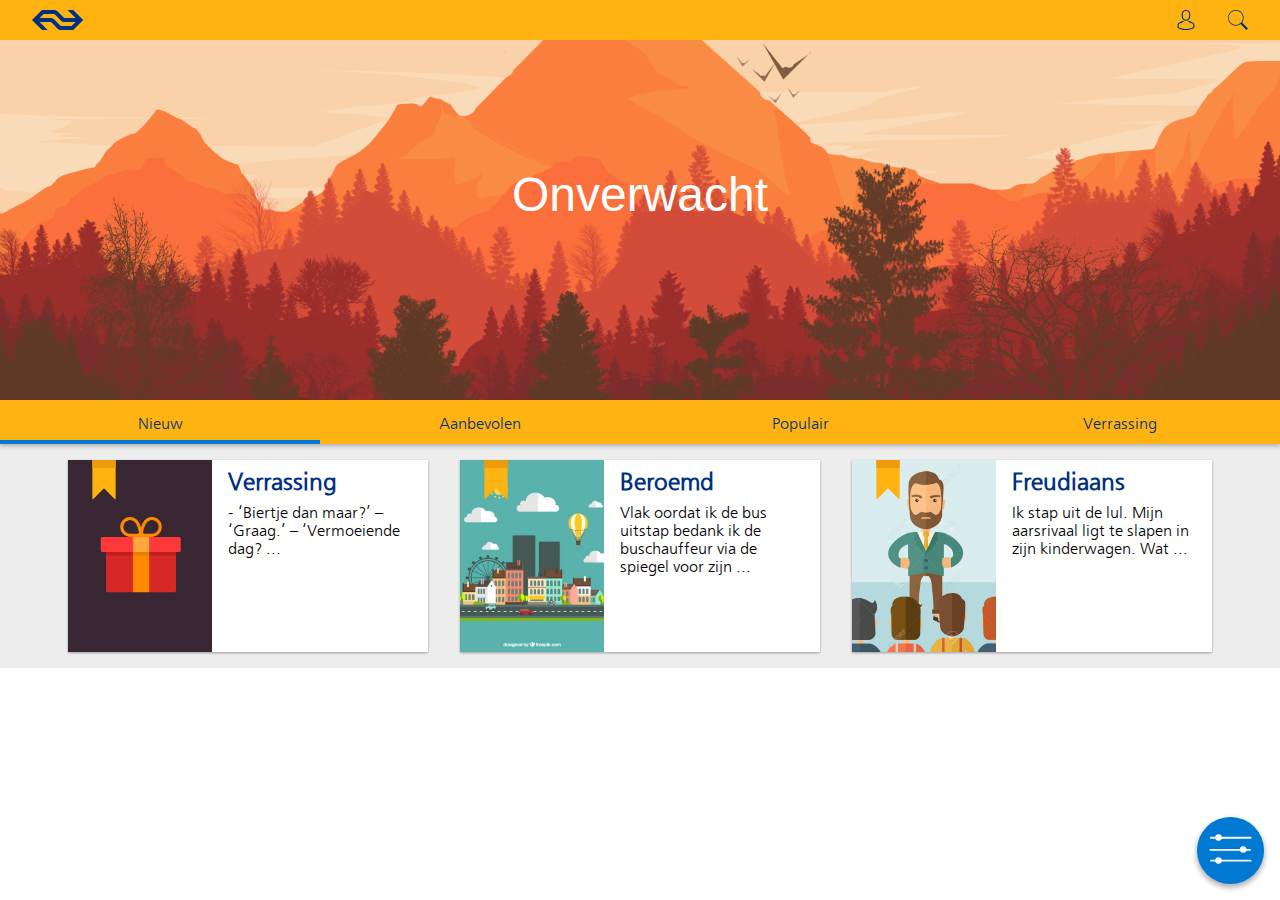
==== index.html @ 195022e0 "animatie doet het" ====
<!DOCTYPE html>
<html lang="nl">

<head>
    <meta charset="UTF-8">
    <meta name="viewport" content="width=device-width, initial-scale=1.0">
    <link rel="stylesheet" href="stylesheet/stylesheet.css">
    <title>Home Page</title>
</head>


<body>
    <header>

        <!--bovenste navigatie-->
        <ul>
            <li>
                <a href="#"><img src="icon/nslogo.svg" alt="Home"></a>
            </li>
            <li>
                <a href="registreren.html"><img src="icon/person.svg" alt="Aanmelden"></a>
            </li>
            <li>
                <a href="#"><img src="icon/search.svg" alt="Zoeken"></a>
            </li>
        </ul>

        <!--uitgelicht-->
        <section>
            <article>
                <h1>Onverwacht</h1>
                <a href="#"><img src="image/foto4.png" alt="oude stel"></a>
            </article>
        </section>

        <!--hoofd navigatie-->
        <nav>
            <ul>
                <li><a href="#">Nieuw</a></li>
                <li><a href="#">Aanbevolen</a></li>
                <li><a href="#">Populair</a></li>
                <li><a href="#">Verrassing</a></li>
            </ul>
        </nav>

    </header>


    <main class="overzicht">

        <article>
            <a href="#">
                <img src="icon/bookmark.svg" alt="bookmark">
                <img src="image/foto1.png" alt="">
                <h2>Verrassing</h2>
                <p>- ‘Biertje dan maar?’ – ‘Graag.’ – ‘Vermoeiende dag?</p>
            </a>
        </article>

        <article>
            <a href="#">
                <img src="icon/bookmark.svg" alt="bookmark">
                <img src="image/foto2.jpg" alt="">
                <h2>Beroemd</h2>
                <p>Vlak oordat ik de bus uitstap bedank ik de buschauffeur via de spiegel voor zijn</p>
            </a>
        </article>

        <article>
            <a href="#">
                <img src="icon/bookmark.svg" alt="bookmark">
                <img src="image/foto3.jpg" alt="">
                <h2>Freudiaans</h2>
                <p>Ik stap uit de lul. Mijn aarsrivaal ligt te slapen in zijn kinderwagen. Wat</p>
            </a>
        </article>

        <button type="button" name="filter"><img src="icon/filter.svg" alt="filter_icon"></button>

        <!--filter sectie-->
        <section class="filter">

        <h2>Filter</h2>

        <section class="genre">
          <label for="correspondentie">correspondentie</label>
          <input type="checkbox" id="correspondentie">
          <label for="fictie">fictie</label>
          <input type="checkbox" id="fictie">
          <label for="non-fictie">non-fictie</label>
          <input type="checkbox"  id="non-fictie">
          <label for="opinie">opinie</label>
          <input type="checkbox" id="opinie">
          <label for="kort">kort</label>
          <input type="checkbox" id="kort">
        </section>

        <section class="duur">
        <label for="duur">Duur</label>
        <input type="range" id="duur">
        </section>
        </fieldset>

        <section class="datum">
          <label for="datum">Datum</label>
          <input type="month" id="maand">
        </section>

        <button type="button" name="annuleren">Annuleren</button>
        <button type="button" name="toepassen">Toepassen</button>
        </section>
    </main>

</body>

<script src="script/script.js"></script>

</html>
---- stylesheet/stylesheet.css ----
@font-face {
    font-family: nssans;
    src: url("../font/nssans.woff"),
    url("../font/nssans.ttf");
}

@font-face{
    font-family: nssansbold;
    src: url("../font/nssansbold.ttf");
}

:root {
    --primary-color: #FFB310;
    --secondary-color: #003082;
    --accent-color: #0079d3;
    --background-color:rgba(10,10,10,0.08);
    --button-height: 3.5em;
}

* {
    box-sizing: border-box;
    margin: 0;
    padding: 0;
    font-family: nssans,Segoe UI,Myriad,Verdana,sans-serif;
    transition: all .5s;
}

main {
    display: flex;
    flex-wrap: wrap;
}

h1, h2, h3, h4{
    color:var(--secondary-color);
}

h1 {
    color: var(--secondary-color);
    font-size: 1.5em;
    font-family: nssans_bold,Segoe UI,Myriad,Verdana,sans-serif;
}

a {
    text-decoration: none;
    transition: all 0.3s cubic-bezier(.25, .8, .25, 1);
}

button {
    box-shadow: 0 3px 6px rgba(0, 0, 0, 0.16), 0 3px 6px rgba(0, 0, 0, 0.23);
    transition: all 0.3s cubic-bezier(.25, .8, .25, 1);
    background-color: var(--accent-color);
    color:white;
    height: var(--button-height);
    width: 11em;
    border: none;
    margin-top: 2rem;
}

button:hover{
    box-shadow: 0 14px 28px rgba(0, 0, 0, 0.25), 0 10px 10px rgba(0, 0, 0, 0.22);
}

button[name="annuleren"]{
    color:var(--accent-color);
    background-color:transparent;
    margin-right:1rem;
}

/*******************************************Header***************************/


/*navigatie*/

header ul {
    background-color: var(--primary-color);
    height: 2.5rem;
    display: flex;
    justify-content: flex-end;
    align-items: center;
    flex-wrap: wrap;
    list-style: none;
    padding: 0 2em;
}


/*de iconen heeft de 50% hoogte van de ul (logo,search en aanmelden)*/

header li {
    height: 50%;
}


/*zorgt dat de logo aan de linker kant van de nav komt*/

header > ul li:first-child {
    margin-right: auto;
}


/*margin tussen login en search*/

header > ul li:nth-child(2) {
    margin-right: 2em;
}

header section article{
    padding:0;
    margin:0;;
}

header section {
    position: relative;
}


/*overlay over de image. bron: http://stackoverflow.com/questions/23935758/gradient-over-img-tag-using-css*/

header section:after {
    content: '';
    position: absolute;
    left: 0;
    top: 0;
    width: 100%;
    height: 99.7%;
    background-color: rgba(255, 179, 16, 0.25);
}


/*h1 centreren op basis van de image*/

header h1 {
    position: absolute;
    text-align: center;
    width: 100%;
    top: 35%;
    color: white;
    z-index: 2;
    font-size: 3em;
    font-weight: 400;
}


/*de lijn tussen de main nav en uitlicht is verborgen*/

header section a {
    background-color:var(--primary-color);
}

header nav ul li:first-child{
    border-bottom:var(--accent-color) solid 0.3rem;

}


/*uitgelicht afbeelding*/

header img {
    width: 100%;
    height: 40vh;
    object-fit: cover;
    margin: 0;
    padding: 0;
}


/*zorgt dat de plaatje in de container past*/

header ul img {
    height: 100%;
    width: initial;
}


/*main navigatie*/

nav ul {
    padding: 0;
    box-shadow:0 2px 4px rgba(0, 0, 0, 0.26);
}


/*li neemt vult alle ruimte van ul*/

nav ul li {
    height: 100%;
    line-height: 2.5em;
    text-align: center;
    width: 25%;
    /*elk menu krijgt 25% van de breedte*/
}


/*zorgt dat link de hele li vult*/

nav ul li a {
    display: block;
    width: 100%;
    height: 100%;
    background-color: var(--primary-color);
    color: var(--secondary-color);
}

nav ul li a:hover{
    box-shadow: 0 14px 28px rgba(0, 0, 0, 0.25), 0 10px 10px rgba(0, 0, 0, 0.22);
}


/****************************main overzicht*********************************/

.overzicht {
    justify-content: center;
    background-color:rgba(0, 0, 0, 0.07);
}


/*formaat van de section in overzicht*/

.overzicht article {
    width: 22em;
    height: 16em;
    margin: 1rem;
    background-color:white;
    box-shadow: 0 1px 3px rgba(0, 0, 0, 0.12), 0 1px 2px rgba(0, 0, 0, 0.24);
}

/*zorgt dat de link de hele ruimte van de sectin in beslag neemt*/

.overzicht a {
    display: block;
    position:relative;
    width: 100%;
    height: 100%;
    padding-bottom: 1.5em;
    overflow: hidden;
}


/*plaatje in de link neemt maar een gedeelte van de ruimte in beslag*/

.overzicht article a img {
    width: 100%;
    height: 60%;
    object-fit: cover;
}

.overzicht article a img[src$="bookmark.svg"]{
    position:absolute;
    left:1em;
    top:0;
    width:2.5em;
    height:auto;
    margin:0;
    z-index:1;
}

.overzicht article h2 {
    margin: 0.5rem 1rem;
    color: var(--secondary-color);
}

.overzicht article p {
    margin: 0 1rem;
    color: black;
}


/*voegt ... toe aan de html (achter de p)*/

.overzicht article p::after {
    content: " ..."
}


/*filter button*/

.overzicht >button {
    height: 5em;
    width: 5em;
    background-color: var(--accent-color);
    position: fixed;
    right: 1rem;
    bottom: 1rem;
    border-radius: 50%;
}

.overzicht button img {
    height: 80%;
    border-radius:50%;
}

/************************************Filter****************************************/
.filter{
    position:fixed;
    display:flex;
    flex-wrap:wrap;
    justify-content:space-between;
    max-width:28.25em;
    padding:2rem;
    background-color:white;
    z-index:3;
    top:120vh;
    box-shadow: 0 3px 6px rgba(0, 0, 0, 0.16), 0 3px 6px rgba(0, 0, 0, 0.23);
    transition: all 1s;
}

.filter h2{
    font-size:2em;
}

.filter label{
    font-size:1.3em;
    color:var(--secondary-color);
}

.genre{
    display:flex;
    flex-wrap:wrap;
    margin-top:2rem;
}

.genre input[type=checkbox]{
    display: none;
}

.genre input[type=checkbox]:checked + label{
    background-color:var(--primary-color);

}


.genre label{
    border:solid 1px var(--primary-color);
    width:auto;
    margin:0.1em;
    padding:0.4em 1.5em;
}

.duur, .datum{
    display:flex;
    width:100%;
    margin-top:2rem;
}

.duur input, .datum input{
    width:50%;
    margin-left:auto;
}




/*********************************** Registreren************************************/

.aanmelden{
    display:flex;
    justify-content:center;
    align-items:center;
    height:100%;
    width:100vw;
    min-height:100vh; /*wanneer de scherm groter is dan de form, zorgt dan dat de het aanmeld section de hele scherm vult*/
    padding: 5%;
    background-color: var(--background-color);
    color:var(--secondary-color);
}
.aanmelden form {
    color: var(--secondary-color);
    background-color:white;
    height:10%;
    padding:2rem;
    width:100%;
    max-width: 30em;
    box-shadow: 0 3px 6px rgba(0, 0, 0, 0.16), 0 3px 6px rgba(0, 0, 0, 0.23);
}

.aanmelden form input {
    display: block;
    width: 100%;
    height: 3.5em;
    border: none;
    margin: 0.7em 0 2.2em 0;
    padding-left: 1em;
    border:solid 1px var(--background-color);
}

.aanmelden form input:focus {
    outline: none;
    
}

.aanmelden form button {
    background-color: var(--accent-color);
    height: var(--button-height);
    width: 11em;
    border: none;
    color: white;
    margin-top: 1em;
}

.aanmelden fieldset {
    border: none;
}

.aanmelden legend {
    font-family:nssansbold;
    font-size:1.7em;
    margin-bottom: 1.7rem;
}

.aanmelden form button[name="annuleren"]{
    color:var(--accent-color);
    background-color:transparent;
    margin-right:1rem;
}

/*instructie sectie van aamelden*/
.instructie{
    width:30em; /*zelfde als form van registreren*/
    height:37.438em; /*599px zelfde hoogte als aanmeld form*/
    display:none;
    }

    .instructie img{
    height:100%;
    width:100%;
    object-fit:cover;
    }


/*********************************************Detail pagina*****************************/

span+p::first-letter {
    color: var(--secondary-color);
    font-size: 4em;
    float: left;
    margin: 0.25em 0.1em 0.12em 0;
}

/*article {
    padding: 2em;
    max-width: 43em;
}
*/

.storie_main_container {
    display: flex;
    justify-content: center;
}

.storie {
    display: flex;
    flex-wrap: wrap;
}


/**********************************************Media queries*******************************/

@media (max-width:19.999em) {
    /*uitgelicht sectie word verwijderd*/
    header section {
        display: none;
    }
    /*zorgt dat de hoofd nav onder elkaar komt*/
    nav ul li {
        width: 100%;
    }
    /*zorg dat de menu en overzicht niet overllappen*/
    .overzicht {
        margin-top: 7.5rem;
        font-size:80%;
    }
}


/*Als de tekst van de detail pagina niet meer leesbaar word*/

@media (min-width:33.250em) {
    .body_bigger_than_mobile {
        background-color: #e8e8e8;
    }

    /*pas als ik aan de detail tekst ga werken
    article {
        background-color: white;
        padding: 4.5em;
    }

    */

    /*uitgelicht sectie (header van de homepage)*/
    .uitgelicht span {
        margin-bottom: 1.5rem;
    }

    .uitgelicht p {
        font-size: 1.4em;
        padding: 1.5rem;
        max-width: 25em;
    }

    /*artikelen worden breder zodat deze gebruiken kan maken van de
        extra ruimte*/
    .overzicht article{
        height:12em;
        width:32em;
        display:inline-block;
    }

    .overzicht article a{
        padding-bottom:0;
    }

    /*afbeelding komt aan de linker kant*/
    .overzicht article a img{;
        float:left;
        height:100%;
        width:9em;/*a4 verhouding*/
        margin-right:1em;
    }

}

@media (min-width:49em) {
    .body_bigger_than_mobile {
        background-color: #e8e8e8;
    }

    /*pas als ik aan de detal tekst ga werken
    article {
        background-color: white;
        padding: 4.5em;
    }

    */

 /*zorgt dat de artikelen klein worden zodat ze naast elkaar kunnnen*/
    .overzicht article{
        height:12em;
        width:22.5em;
        display:inline-block;
    }
    
    /*toon de instructie van registreren*/
    .instructie{
        display:block;
    }
}
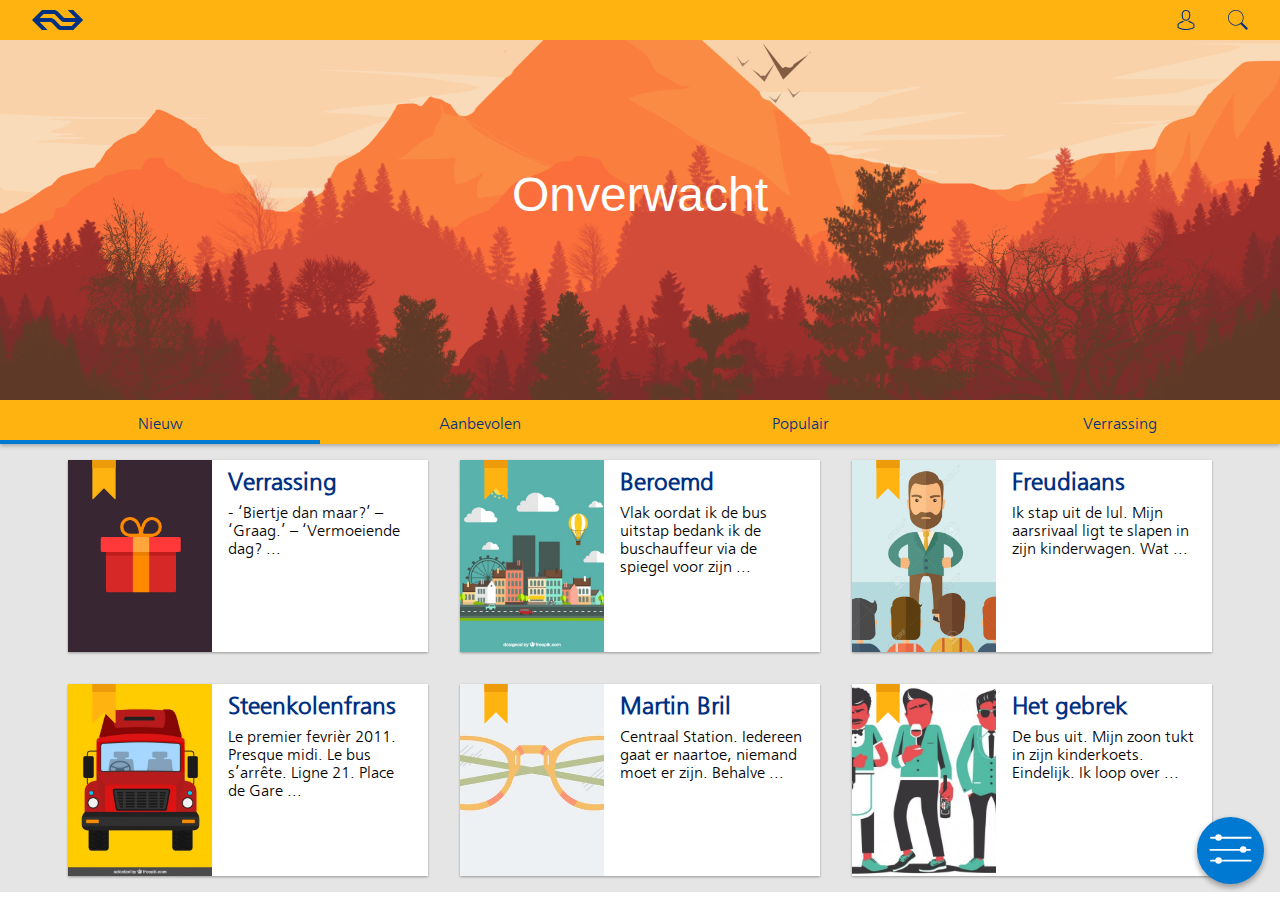
==== commit cba6932d: "'update'" ====
--- a/index.html
+++ b/index.html
@@ -74,6 +74,33 @@
                 <p>Ik stap uit de lul. Mijn aarsrivaal ligt te slapen in zijn kinderwagen. Wat</p>
             </a>
         </article>
+        
+        <article>
+            <a href="#">
+                <img src="icon/bookmark.svg" alt="bookmark">
+                <img src="image/foto4.jpg" alt="">
+                <h2>Steenkolenfrans</h2>
+                <p>Le premier fevrièr 2011. Presque midi. Le bus s’arrête. Ligne 21. Place de Gare</p>
+            </a>
+        </article>
+        
+        <article>
+            <a href="#">
+                <img src="icon/bookmark.svg" alt="bookmark">
+                <img src="image/foto5.jpg" alt="">
+                <h2>Martin Bril</h2>
+                <p>Centraal Station. Iedereen gaat er naartoe, niemand moet er zijn. Behalve</p>
+            </a>
+        </article>
+        
+        <article>
+            <a href="#">
+                <img src="icon/bookmark.svg" alt="bookmark">
+                <img src="image/foto6.jpg" alt="">
+                <h2>Het gebrek</h2>
+                <p>De bus uit. Mijn zoon tukt in zijn kinderkoets. Eindelijk. Ik loop over</p>
+            </a>
+        </article>
 
         <button type="button" name="filter"><img src="icon/filter.svg" alt="filter_icon"></button>
 
@@ -99,7 +126,6 @@
         <label for="duur">Duur</label>
         <input type="range" id="duur">
         </section>
-        </fieldset>
 
         <section class="datum">
           <label for="datum">Datum</label>
@@ -109,6 +135,7 @@
         <button type="button" name="annuleren">Annuleren</button>
         <button type="button" name="toepassen">Toepassen</button>
         </section>
+        
     </main>
 
 </body>
--- a/stylesheet/stylesheet.css
+++ b/stylesheet/stylesheet.css
@@ -209,7 +209,7 @@
 
 .overzicht {
     justify-content: center;
-    background-color:rgba(0, 0, 0, 0.07);
+    background-color: rgba(0, 0, 0, 0.1);
 }
 
 
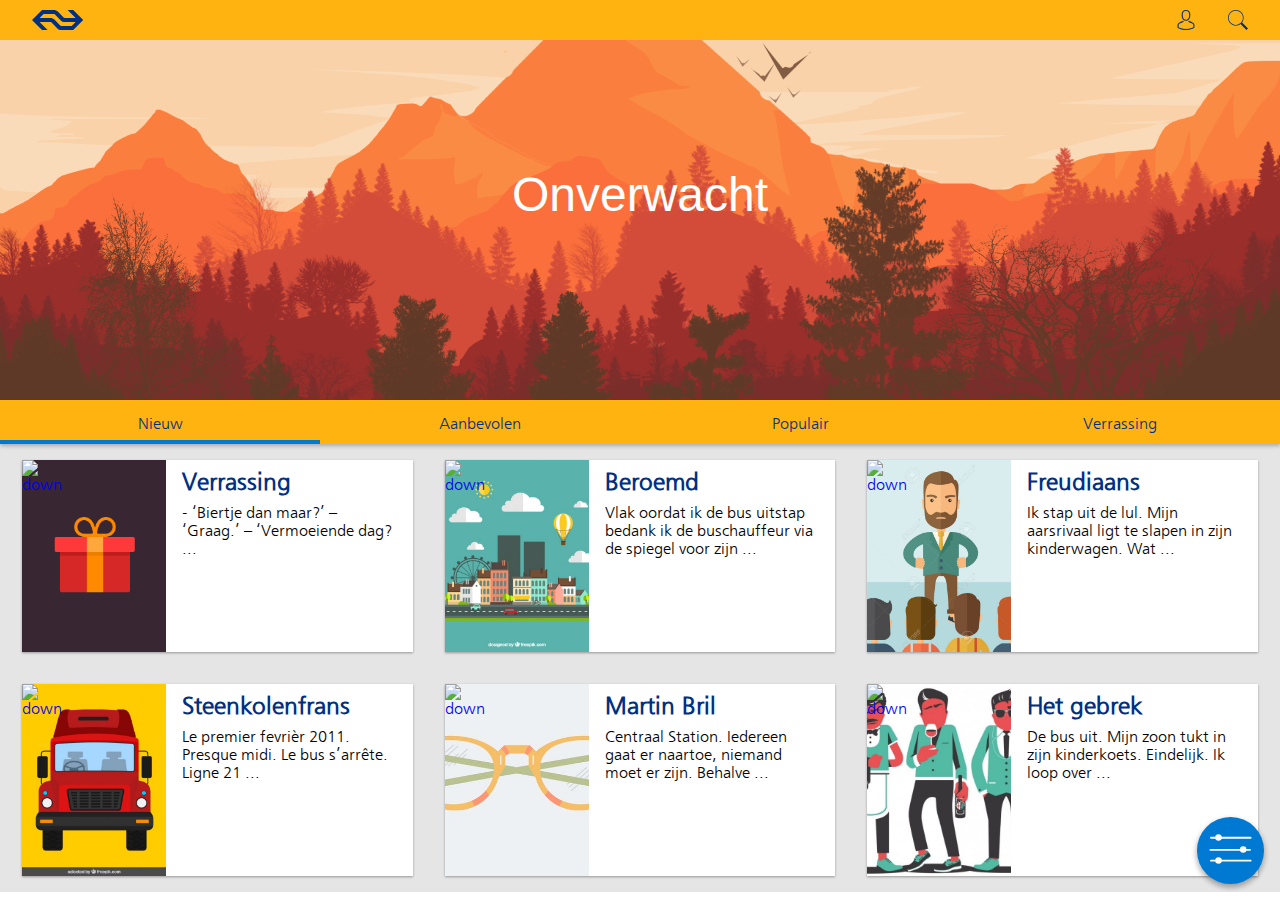
==== commit 6f28c94d: "verkeerde bestand" ====
--- a/index.html
+++ b/index.html
@@ -50,7 +50,7 @@
 
         <article>
             <a href="#">
-                <img src="icon/bookmark.svg" alt="bookmark">
+                <img class="download" src="icon/download.svgz" alt="download">
                 <img src="image/foto1.png" alt="">
                 <h2>Verrassing</h2>
                 <p>- ‘Biertje dan maar?’ – ‘Graag.’ – ‘Vermoeiende dag?</p>
@@ -59,7 +59,7 @@
 
         <article>
             <a href="#">
-                <img src="icon/bookmark.svg" alt="bookmark">
+                <img class="download" src="icon/download.svgz" alt="download">
                 <img src="image/foto2.jpg" alt="">
                 <h2>Beroemd</h2>
                 <p>Vlak oordat ik de bus uitstap bedank ik de buschauffeur via de spiegel voor zijn</p>
@@ -68,41 +68,41 @@
 
         <article>
             <a href="#">
-                <img src="icon/bookmark.svg" alt="bookmark">
+                <img class="download" src="icon/download.svgz" alt="download">
                 <img src="image/foto3.jpg" alt="">
                 <h2>Freudiaans</h2>
                 <p>Ik stap uit de lul. Mijn aarsrivaal ligt te slapen in zijn kinderwagen. Wat</p>
             </a>
         </article>
-        
+
         <article>
             <a href="#">
-                <img src="icon/bookmark.svg" alt="bookmark">
+                <img class="download"src="icon/download.svgz" alt="download">
                 <img src="image/foto4.jpg" alt="">
                 <h2>Steenkolenfrans</h2>
-                <p>Le premier fevrièr 2011. Presque midi. Le bus s’arrête. Ligne 21. Place de Gare</p>
+                <p>Le premier fevrièr 2011. Presque midi. Le bus s’arrête. Ligne 21</p>
             </a>
         </article>
-        
+
         <article>
             <a href="#">
-                <img src="icon/bookmark.svg" alt="bookmark">
+                <img class="download" src="icon/download.svgz" alt="download">
                 <img src="image/foto5.jpg" alt="">
                 <h2>Martin Bril</h2>
                 <p>Centraal Station. Iedereen gaat er naartoe, niemand moet er zijn. Behalve</p>
             </a>
         </article>
-        
+
         <article>
             <a href="#">
-                <img src="icon/bookmark.svg" alt="bookmark">
+                <img class="download" src="icon/download.svgz" alt="download">
                 <img src="image/foto6.jpg" alt="">
                 <h2>Het gebrek</h2>
                 <p>De bus uit. Mijn zoon tukt in zijn kinderkoets. Eindelijk. Ik loop over</p>
             </a>
         </article>
 
-        <button type="button" name="filter"><img src="icon/filter.svg" alt="filter_icon"></button>
+        <button type="button" name="filter"><img src="icon/filter.svg" alt="filter"></button>
 
         <!--filter sectie-->
         <section class="filter">
@@ -110,16 +110,17 @@
         <h2>Filter</h2>
 
         <section class="genre">
+         <input type="checkbox" id="correspondentie">
           <label for="correspondentie">correspondentie</label>
-          <input type="checkbox" id="correspondentie">
+          <input type="checkbox" id="fictie">
           <label for="fictie">fictie</label>
-          <input type="checkbox" id="fictie">
+          <input type="checkbox"  id="non-fictie">
           <label for="non-fictie">non-fictie</label>
-          <input type="checkbox"  id="non-fictie">
+          <input type="checkbox" id="opinie">
           <label for="opinie">opinie</label>
-          <input type="checkbox" id="opinie">
+             <input type="checkbox" id="kort">
           <label for="kort">kort</label>
-          <input type="checkbox" id="kort">
+
         </section>
 
         <section class="duur">
@@ -135,7 +136,7 @@
         <button type="button" name="annuleren">Annuleren</button>
         <button type="button" name="toepassen">Toepassen</button>
         </section>
-        
+
     </main>
 
 </body>
--- a/stylesheet/stylesheet.css
+++ b/stylesheet/stylesheet.css
@@ -243,9 +243,9 @@
     object-fit: cover;
 }
 
-.overzicht article a img[src$="bookmark.svg"]{
+
+.overzicht .download{
     position:absolute;
-    left:1em;
     top:0;
     width:2.5em;
     height:auto;
@@ -281,6 +281,7 @@
     right: 1rem;
     bottom: 1rem;
     border-radius: 50%;
+    outline: none;
 }
 
 .overzicht button img {
@@ -297,7 +298,7 @@
     max-width:28.25em;
     padding:2rem;
     background-color:white;
-    z-index:3;
+    z-index:4;
     top:120vh;
     box-shadow: 0 3px 6px rgba(0, 0, 0, 0.16), 0 3px 6px rgba(0, 0, 0, 0.23);
     transition: all 1s;
@@ -378,13 +379,13 @@
     height: 3.5em;
     border: none;
     margin: 0.7em 0 2.2em 0;
-    padding-left: 1em;
-    border:solid 1px var(--background-color);
+    border-bottom:solid 1px var(--background-color);
 }
 
 .aanmelden form input:focus {
     outline: none;
-    
+    border-bottom:solid 0.2rem var(--primary-color);
+    transition:none;
 }
 
 .aanmelden form button {
@@ -466,14 +467,15 @@
     /*zorg dat de menu en overzicht niet overllappen*/
     .overzicht {
         margin-top: 7.5rem;
-        font-size:80%;
+        font-size:120%;
+        margin-bottom:0.5rem;
     }
 }
 
 
 /*Als de tekst van de detail pagina niet meer leesbaar word*/
 
-@media (min-width:33.250em) {
+@media (min-width:34.650em) {
     .body_bigger_than_mobile {
         background-color: #e8e8e8;
     }
@@ -501,7 +503,7 @@
         extra ruimte*/
     .overzicht article{
         height:12em;
-        width:32em;
+        width:50%;
         display:inline-block;
     }
 
@@ -519,7 +521,7 @@
 
 }
 
-@media (min-width:49em) {
+@media (min-width:53em) {
     .body_bigger_than_mobile {
         background-color: #e8e8e8;
     }
@@ -535,7 +537,7 @@
  /*zorgt dat de artikelen klein worden zodat ze naast elkaar kunnnen*/
     .overzicht article{
         height:12em;
-        width:22.5em;
+        width:30.5%;
         display:inline-block;
     }
     
@@ -545,3 +547,24 @@
     }
 }
 
+.section_test{
+    background-color:black;
+    height:100px;
+    width:100px;
+    display:none;
+}
+
+.div_background{
+    background-color:gray;
+    height:100vh;
+    width:100vw;
+    display:flex;
+    justify-content:center;
+    align-items:center;
+}
+
+.div_form{
+    height:400px;
+    width:400px;
+    background-color:white;
+}
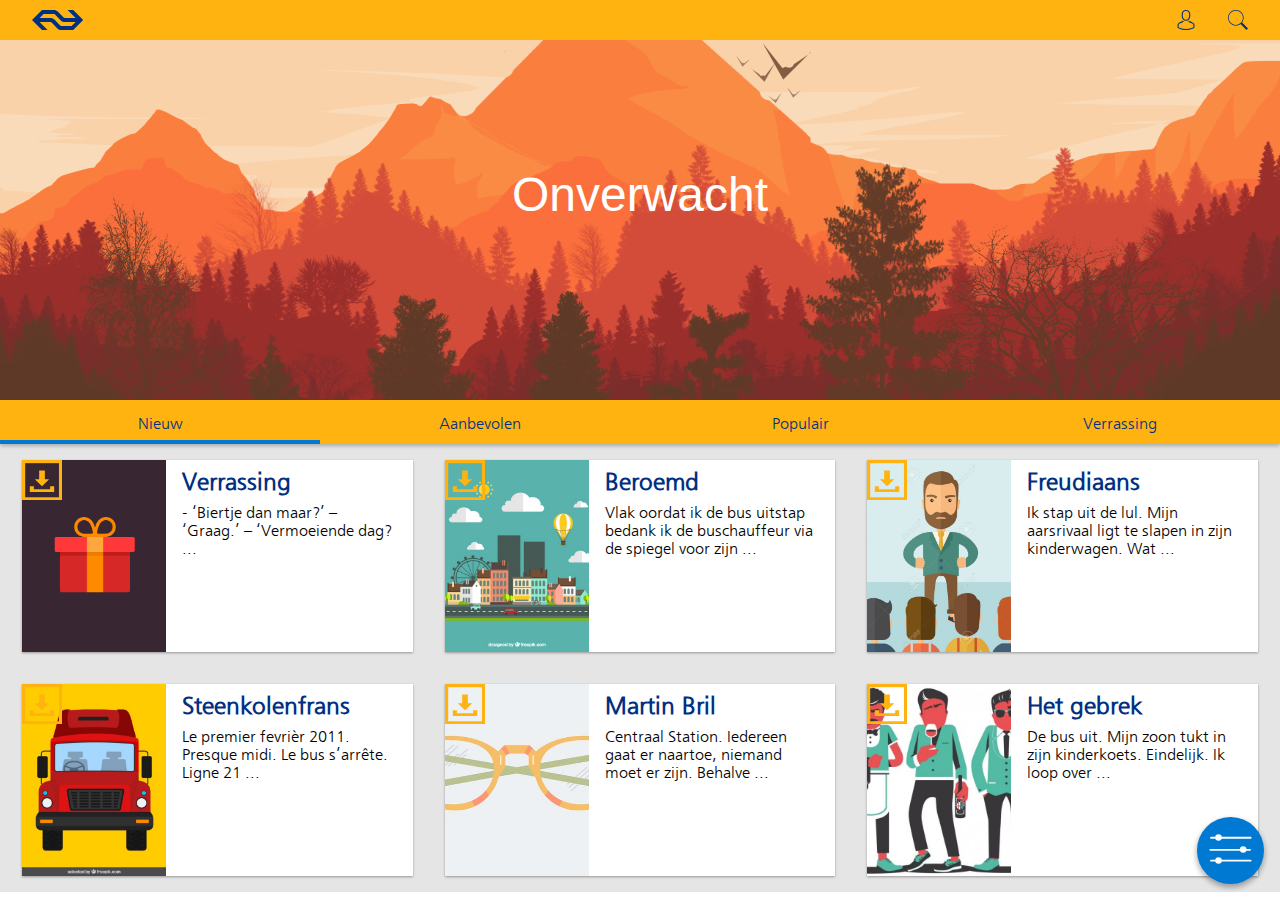
==== commit cbb023ca: "m" ====
--- a/index.html
+++ b/index.html
@@ -50,7 +50,7 @@
 
         <article>
             <a href="#">
-                <img class="download" src="icon/download.svgz" alt="download">
+                <img class="download" src="icon/download.svg" alt="download">
                 <img src="image/foto1.png" alt="">
                 <h2>Verrassing</h2>
                 <p>- ‘Biertje dan maar?’ – ‘Graag.’ – ‘Vermoeiende dag?</p>
@@ -59,7 +59,7 @@
 
         <article>
             <a href="#">
-                <img class="download" src="icon/download.svgz" alt="download">
+                <img class="download" src="icon/download.svg" alt="download">
                 <img src="image/foto2.jpg" alt="">
                 <h2>Beroemd</h2>
                 <p>Vlak oordat ik de bus uitstap bedank ik de buschauffeur via de spiegel voor zijn</p>
@@ -68,7 +68,7 @@
 
         <article>
             <a href="#">
-                <img class="download" src="icon/download.svgz" alt="download">
+                <img class="download" src="icon/download.svg" alt="download">
                 <img src="image/foto3.jpg" alt="">
                 <h2>Freudiaans</h2>
                 <p>Ik stap uit de lul. Mijn aarsrivaal ligt te slapen in zijn kinderwagen. Wat</p>
@@ -77,7 +77,7 @@
 
         <article>
             <a href="#">
-                <img class="download"src="icon/download.svgz" alt="download">
+                <img class="download"src="icon/download.svg" alt="download">
                 <img src="image/foto4.jpg" alt="">
                 <h2>Steenkolenfrans</h2>
                 <p>Le premier fevrièr 2011. Presque midi. Le bus s’arrête. Ligne 21</p>
@@ -86,7 +86,7 @@
 
         <article>
             <a href="#">
-                <img class="download" src="icon/download.svgz" alt="download">
+                <img class="download" src="icon/download.svg" alt="download">
                 <img src="image/foto5.jpg" alt="">
                 <h2>Martin Bril</h2>
                 <p>Centraal Station. Iedereen gaat er naartoe, niemand moet er zijn. Behalve</p>
@@ -95,7 +95,7 @@
 
         <article>
             <a href="#">
-                <img class="download" src="icon/download.svgz" alt="download">
+                <img class="download" src="icon/download.svg" alt="download">
                 <img src="image/foto6.jpg" alt="">
                 <h2>Het gebrek</h2>
                 <p>De bus uit. Mijn zoon tukt in zijn kinderkoets. Eindelijk. Ik loop over</p>
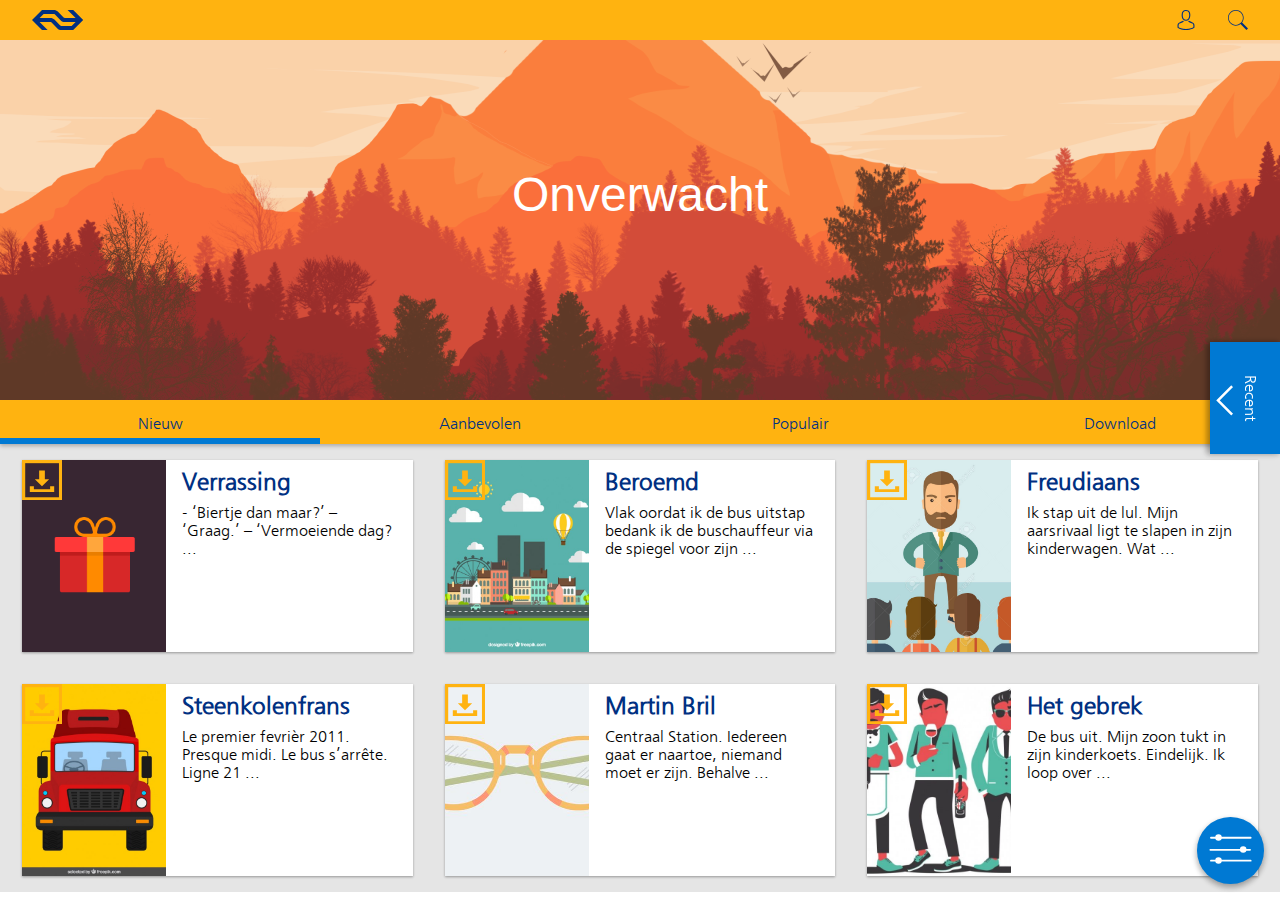
==== commit 1f082def: "recent section toegevoegd" ====
--- a/index.html
+++ b/index.html
@@ -36,10 +36,10 @@
         <!--hoofd navigatie-->
         <nav>
             <ul>
-                <li><a href="#">Nieuw</a></li>
-                <li><a href="#">Aanbevolen</a></li>
-                <li><a href="#">Populair</a></li>
-                <li><a href="#">Verrassing</a></li>
+                <li class="navLocation"><a href="index.html">Nieuw</a></li>
+                <li><a href="aanbevolen.html">Aanbevolen</a></li>
+                <li><a href="populair.html">Populair</a></li>
+                <li><a href="download.html">Download</a></li>
             </ul>
         </nav>
 
@@ -51,7 +51,7 @@
         <article>
             <a href="#">
                 <img class="download" src="icon/download.svg" alt="download">
-                <img src="image/foto1.png" alt="">
+                <img src="image/foto1.png" alt="Verassing">
                 <h2>Verrassing</h2>
                 <p>- ‘Biertje dan maar?’ – ‘Graag.’ – ‘Vermoeiende dag?</p>
             </a>
@@ -60,7 +60,7 @@
         <article>
             <a href="#">
                 <img class="download" src="icon/download.svg" alt="download">
-                <img src="image/foto2.jpg" alt="">
+                <img src="image/foto2.jpg" alt="Beroemd">
                 <h2>Beroemd</h2>
                 <p>Vlak oordat ik de bus uitstap bedank ik de buschauffeur via de spiegel voor zijn</p>
             </a>
@@ -69,7 +69,7 @@
         <article>
             <a href="#">
                 <img class="download" src="icon/download.svg" alt="download">
-                <img src="image/foto3.jpg" alt="">
+                <img src="image/foto3.jpg" alt="Fruediaans">
                 <h2>Freudiaans</h2>
                 <p>Ik stap uit de lul. Mijn aarsrivaal ligt te slapen in zijn kinderwagen. Wat</p>
             </a>
@@ -77,8 +77,8 @@
 
         <article>
             <a href="#">
-                <img class="download"src="icon/download.svg" alt="download">
-                <img src="image/foto4.jpg" alt="">
+                <img class="download" src="icon/download.svg" alt="download">
+                <img src="image/foto4.jpg" alt="Steenkolenfrans">
                 <h2>Steenkolenfrans</h2>
                 <p>Le premier fevrièr 2011. Presque midi. Le bus s’arrête. Ligne 21</p>
             </a>
@@ -87,7 +87,7 @@
         <article>
             <a href="#">
                 <img class="download" src="icon/download.svg" alt="download">
-                <img src="image/foto5.jpg" alt="">
+                <img src="image/foto5.jpg" alt="Marin Bril">
                 <h2>Martin Bril</h2>
                 <p>Centraal Station. Iedereen gaat er naartoe, niemand moet er zijn. Behalve</p>
             </a>
@@ -96,45 +96,71 @@
         <article>
             <a href="#">
                 <img class="download" src="icon/download.svg" alt="download">
-                <img src="image/foto6.jpg" alt="">
+                <img src="image/foto6.jpg" alt="Het gebrek">
                 <h2>Het gebrek</h2>
                 <p>De bus uit. Mijn zoon tukt in zijn kinderkoets. Eindelijk. Ik loop over</p>
             </a>
         </article>
 
-        <button type="button" name="filter"><img src="icon/filter.svg" alt="filter"></button>
+        <button  id="filterButton" type="button" name="filter"><img src="icon/filter.svg" alt="filter"></button>
 
         <!--filter sectie-->
         <section class="filter">
 
-        <h2>Filter</h2>
+            <h2>Filter</h2>
 
-        <section class="genre">
-         <input type="checkbox" id="correspondentie">
-          <label for="correspondentie">correspondentie</label>
-          <input type="checkbox" id="fictie">
-          <label for="fictie">fictie</label>
-          <input type="checkbox"  id="non-fictie">
-          <label for="non-fictie">non-fictie</label>
-          <input type="checkbox" id="opinie">
-          <label for="opinie">opinie</label>
-             <input type="checkbox" id="kort">
-          <label for="kort">kort</label>
+            <section class="genre">
+                <input type="checkbox" id="correspondentie">
+                <label for="correspondentie">correspondentie</label>
+                <input type="checkbox" id="fictie">
+                <label for="fictie">fictie</label>
+                <input type="checkbox" id="non-fictie">
+                <label for="non-fictie">non-fictie</label>
+                <input type="checkbox" id="opinie">
+                <label for="opinie">opinie</label>
+                <input type="checkbox" id="kort">
+                <label for="kort">kort</label>
 
+            </section>
+
+            <section class="duur">
+                <label for="duur">Duur</label>
+                <input type="range" id="duur" min="0" max="60" step="10" value="60" oninput="duurValue.value = duur.value" >
+                <output name="duurValue" id="duurValue">60 min</output>
+            </section>
+
+            <section class="datum">
+                <label for="datum">Datum</label>
+                <input type="month" id="maand">
+            </section>
+
+            <button type="button" name="annuleren">Annuleren</button>
+            <button type="button" name="toepassen">Toepassen</button>
         </section>
-
-        <section class="duur">
-        <label for="duur">Duur</label>
-        <input type="range" id="duur">
-        </section>
-
-        <section class="datum">
-          <label for="datum">Datum</label>
-          <input type="month" id="maand">
-        </section>
-
-        <button type="button" name="annuleren">Annuleren</button>
-        <button type="button" name="toepassen">Toepassen</button>
+        
+        <!--recent overlay-->
+        <section class="recent">      
+            <p>
+                Uw heeft nog geen verhalen gelezen. Probeer één van deze verhalen hieronder.
+            </p>
+            
+            <a href="paranoia.html">
+                 <article>
+                <img src="image/a4-paranoia.jpg" alt="Paranoia">
+                <p>Paranoia</p>
+            </article>  
+            </a>
+            
+            <a href="#">
+                 <article>
+                <img src="image/a4-ongeluk.jpg" alt="Paranoia">
+                <p>Ongeluk</p>
+            </article>  
+            </a>                                                              
+                                    
+            <button type="button" name="recent">Recent
+            <img src="icon/recent.svg" alt="recent">
+            </button>          
         </section>
 
     </main>
--- a/stylesheet/stylesheet.css
+++ b/stylesheet/stylesheet.css
@@ -42,7 +42,7 @@
 
 a {
     text-decoration: none;
-    transition: all 0.3s cubic-bezier(.25, .8, .25, 1);
+    transition: all 0.3s cubic-bezier(0.26, 0.71, 0.16, 1.04);
 }
 
 button {
@@ -146,8 +146,8 @@
     background-color:var(--primary-color);
 }
 
-header nav ul li:first-child{
-    border-bottom:var(--accent-color) solid 0.3rem;
+.navLocation{
+    border-bottom:var(--accent-color) solid 0.4rem;
 
 }
 
@@ -186,6 +186,7 @@
     line-height: 2.5em;
     text-align: center;
     width: 25%;
+    position:relative;
     /*elk menu krijgt 25% van de breedte*/
 }
 
@@ -299,10 +300,16 @@
     padding:2rem;
     background-color:white;
     z-index:4;
-    top:120vh;
+    top:110vh;
     box-shadow: 0 3px 6px rgba(0, 0, 0, 0.16), 0 3px 6px rgba(0, 0, 0, 0.23);
     transition: all 1s;
 }
+
+.showFilter{
+    top:20vh;
+    background-color:red;
+}
+
 
 .filter h2{
     font-size:2em;
@@ -347,7 +354,76 @@
     margin-left:auto;
 }
 
-
+#duurValue{
+    position:absolute;
+    right:2em;
+    top:13em;
+}
+
+
+/************************************Recent*****************************************/
+.recent{
+    height:100%;
+    width:15em;
+    background-color:rgb(216, 213, 213);
+    position:fixed;
+    top:0;
+    left:100vw;
+    z-index:2;
+    right:0;
+    border:solid var(--accent-color);
+    border-right:none;
+    padding:1em;
+}
+
+.recent p{
+    font-size:1.2em;
+    color:var(--secondary-color);
+}
+
+.overzicht .recent a{
+    background-color:white;
+    height:13em;
+    width:11.8em;
+    margin-top:1em;
+}
+
+.overzicht .recent article{
+    margin:0;
+    background-color:white;
+    box-shadow:none;
+}
+
+.overzicht .recent article p{
+    margin:0;
+    margin-left:0.1em;
+    color: var(--secondary-color);
+}
+.recent article img{
+    height:90%;
+    width:100%;
+    object-fit:cover;
+}
+
+.recent button{
+    position:absolute;
+    top:-25vh;
+    transform:rotate(90deg);
+    font-size:1em;
+    width:7em;
+    height:4.5em;
+    left:-6.8em;
+    position:relative;
+    padding-bottom:0.5em;
+    outline:none;
+}
+
+.recent button img{
+    height:1.5em;
+    position:absolute;
+    bottom:0.3rem;;
+    left:30%;
+}
 
 
 /*********************************** Registreren************************************/
@@ -420,7 +496,7 @@
     display:none;
     }
 
-    .instructie img{
+.instructie img{
     height:100%;
     width:100%;
     object-fit:cover;
@@ -428,6 +504,15 @@
 
 
 /*********************************************Detail pagina*****************************/
+.verhalen{
+    display:flex;
+    justify-content:center;
+    background-color:#eaeaea;
+}
+
+.verhalen p{
+    margin-top:1em;
+}
 
 span+p::first-letter {
     color: var(--secondary-color);
@@ -436,11 +521,12 @@
     margin: 0.25em 0.1em 0.12em 0;
 }
 
-/*article {
+.verhalen article {
     padding: 2em;
-    max-width: 43em;
-}
-*/
+    max-width: 30em;
+    background-color:#fbfbfb;
+    font-size:1.2em;
+}
 
 .storie_main_container {
     display: flex;
@@ -470,6 +556,10 @@
         font-size:120%;
         margin-bottom:0.5rem;
     }
+
+    .recent button{
+        font-size:initial;
+    }
 }
 
 
@@ -503,8 +593,8 @@
         extra ruimte*/
     .overzicht article{
         height:12em;
-        width:50%;
         display:inline-block;
+        width:30em;
     }
 
     .overzicht article a{
@@ -538,6 +628,7 @@
     .overzicht article{
         height:12em;
         width:30.5%;
+        min-width:22em;
         display:inline-block;
     }
     
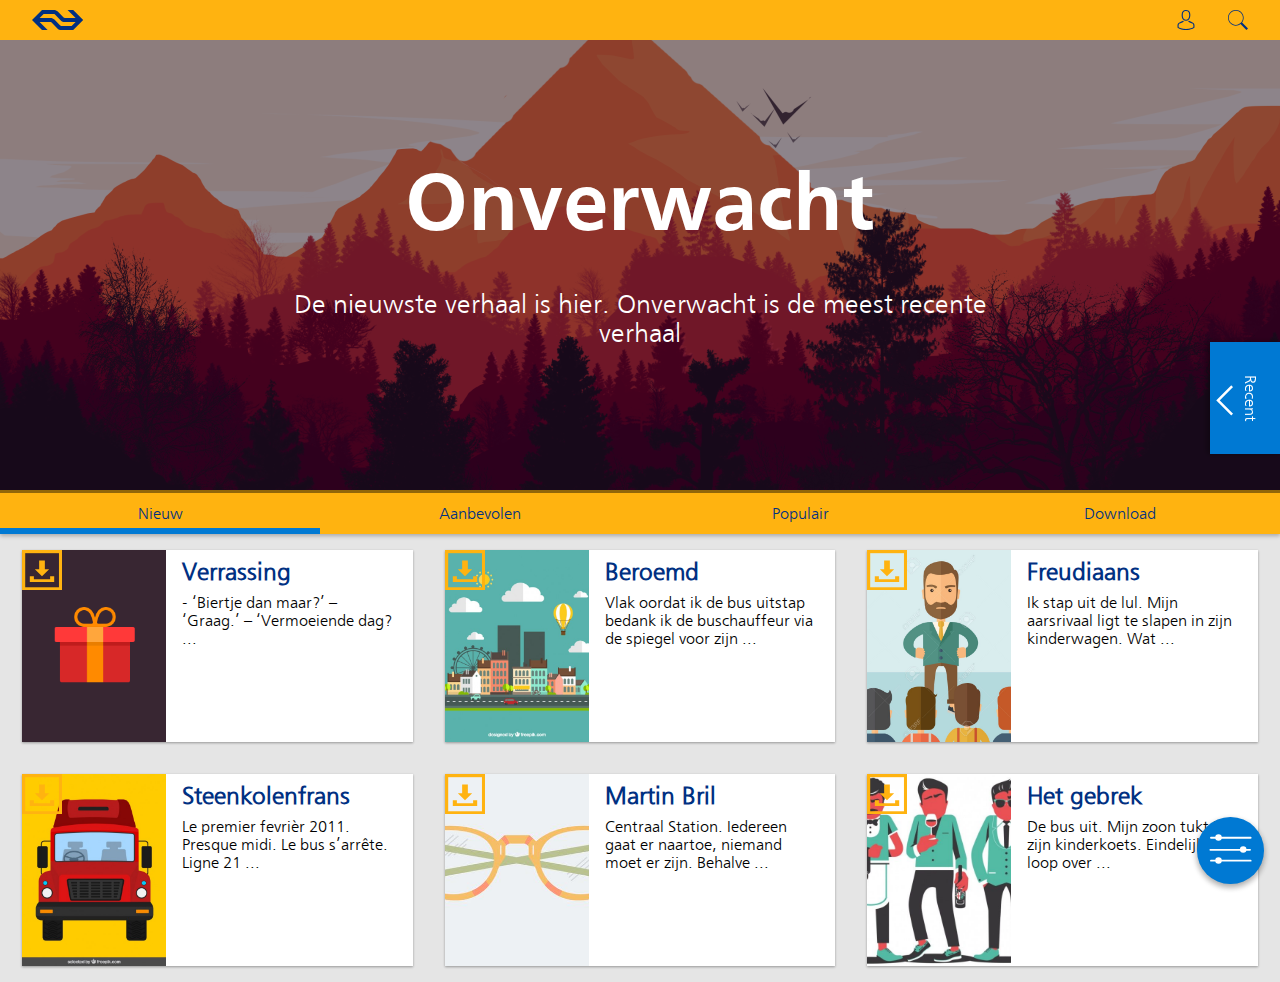
==== commit 6ae8c72a: "add carousel" ====
--- a/index.html
+++ b/index.html
@@ -27,10 +27,25 @@
 
         <!--uitgelicht-->
         <section>
-            <article>
+            <article class="uitgelicht">
                 <h1>Onverwacht</h1>
-                <a href="#"><img src="image/foto4.png" alt="oude stel"></a>
+                <p>De nieuwste verhaal is hier. Onverwacht is de meest recente verhaal</p>
+                <a href="#"><img src="image/foto4.png" alt="oude stel">
+                </a>
             </article>
+
+            <article class="uitgelicht">
+                <h1>Paranoia</h1>
+                <a href="#"><img src="image/foto1.png" alt="oude stel"></a>
+                <p>De nieuwste verhaal is hier. Onverwacht is de meest recente verhaal</p>
+            </article>
+
+            <article class="uitgelicht">
+                <h1>Ongeluk</h1>
+                <a href="#"><img src="image/foto2.jpg" alt="oude stel"></a>
+                <p>De nieuwste verhaal is hier. Onverwacht is de meest recente verhaal</p>
+            </article>
+
         </section>
 
         <!--hoofd navigatie-->
@@ -137,30 +152,30 @@
             <button type="button" name="annuleren">Annuleren</button>
             <button type="button" name="toepassen">Toepassen</button>
         </section>
-        
+
         <!--recent overlay-->
-        <section class="recent">      
+        <section class="recent">
             <p>
                 Uw heeft nog geen verhalen gelezen. Probeer één van deze verhalen hieronder.
             </p>
-            
+
             <a href="paranoia.html">
                  <article>
                 <img src="image/a4-paranoia.jpg" alt="Paranoia">
                 <p>Paranoia</p>
-            </article>  
+            </article>
             </a>
-            
+
             <a href="#">
                  <article>
                 <img src="image/a4-ongeluk.jpg" alt="Paranoia">
                 <p>Ongeluk</p>
-            </article>  
-            </a>                                                              
-                                    
+            </article>
+            </a>
+
             <button type="button" name="recent">Recent
             <img src="icon/recent.svg" alt="recent">
-            </button>          
+            </button>
         </section>
 
     </main>
--- a/stylesheet/stylesheet.css
+++ b/stylesheet/stylesheet.css
@@ -58,6 +58,7 @@
 
 button:hover{
     box-shadow: 0 14px 28px rgba(0, 0, 0, 0.25), 0 10px 10px rgba(0, 0, 0, 0.22);
+    cursor:pointer;
 }
 
 button[name="annuleren"]{
@@ -70,6 +71,10 @@
 
 
 /*navigatie*/
+
+header:hover{
+    cursor:pointer;
+}
 
 header ul {
     background-color: var(--primary-color);
@@ -103,9 +108,16 @@
     margin-right: 2em;
 }
 
+/*uitgelicht*/
+.uitgelicht{
+    display:hidden;
+    animation-name: uitgelichtFade;
+    animation-duration: 1s;
+}
+
 header section article{
     padding:0;
-    margin:0;;
+    margin:0;
 }
 
 header section {
@@ -122,7 +134,7 @@
     top: 0;
     width: 100%;
     height: 99.7%;
-    background-color: rgba(255, 179, 16, 0.25);
+    background-color: rgba(0, 0, 0, 0.43);
 }
 
 
@@ -132,11 +144,23 @@
     position: absolute;
     text-align: center;
     width: 100%;
-    top: 35%;
+    top: 25%;
     color: white;
     z-index: 2;
-    font-size: 3em;
-    font-weight: 400;
+    font-size: 5em;
+    font-family: nssansbold,Segoe UI,Myriad,Verdana,sans-serif;
+}
+
+header section article p{
+    position:absolute;
+    width:100%;
+    top:55%;
+    margin-left:auto;
+    color:white;
+    text-align:center;
+    z-index:2;
+    font-size:1.6em;
+    padding:0 20%;
 }
 
 
@@ -146,17 +170,11 @@
     background-color:var(--primary-color);
 }
 
-.navLocation{
-    border-bottom:var(--accent-color) solid 0.4rem;
-
-}
-
-
 /*uitgelicht afbeelding*/
 
 header img {
     width: 100%;
-    height: 40vh;
+    height: 50vh;
     object-fit: cover;
     margin: 0;
     padding: 0;
@@ -170,6 +188,9 @@
     width: initial;
 }
 
+.navLocationCheck{
+    border-bottom: var(--accent-color) solid 0.4rem;
+}
 
 /*main navigatie*/
 
@@ -365,7 +386,7 @@
 .recent{
     height:100%;
     width:15em;
-    background-color:rgb(216, 213, 213);
+    background-color: rgb(216, 213, 213);
     position:fixed;
     top:0;
     left:100vw;
@@ -386,6 +407,7 @@
     height:13em;
     width:11.8em;
     margin-top:1em;
+    box-shadow: 0 3px 6px rgba(0, 0, 0, 0.16), 0 3px 6px rgba(0, 0, 0, 0.23);
 }
 
 .overzicht .recent article{
@@ -538,6 +560,12 @@
     flex-wrap: wrap;
 }
 
+/**********************************************Animatie************************************/
+@keyframes uitgelichtFade {
+  from {opacity: .8} 
+  to {opacity: 1}
+}
+
 
 /**********************************************Media queries*******************************/
 
@@ -582,13 +610,14 @@
     .uitgelicht span {
         margin-bottom: 1.5rem;
     }
-
+    
+    /*verijder deze code later als carousel klaar is
     .uitgelicht p {
         font-size: 1.4em;
         padding: 1.5rem;
         max-width: 25em;
     }
-
+    */
     /*artikelen worden breder zodat deze gebruiken kan maken van de
         extra ruimte*/
     .overzicht article{
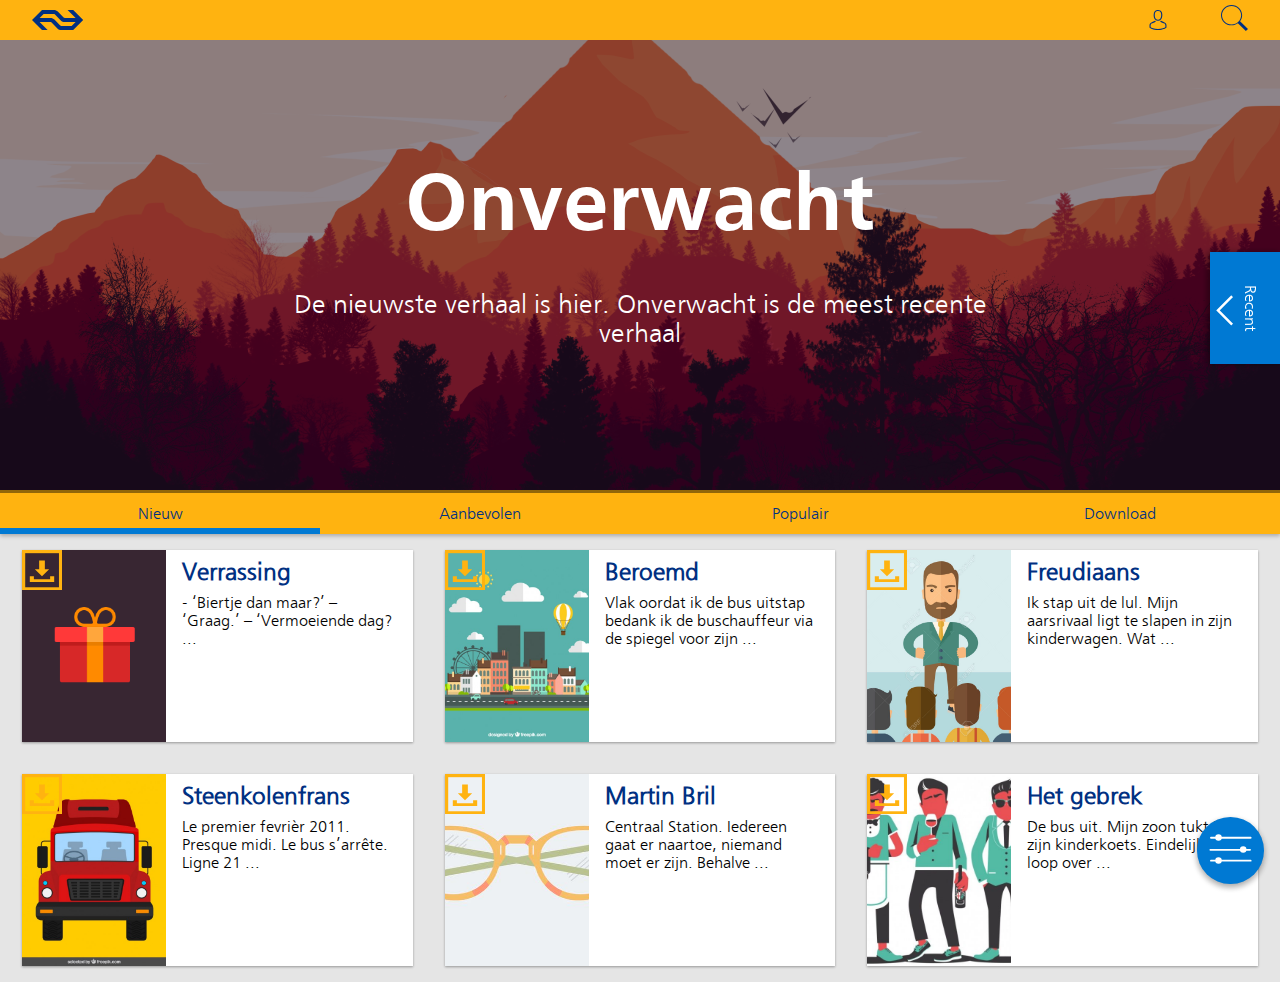
==== commit 11e49ef4: "de form wordt gecontrolleerd" ====
--- a/index.html
+++ b/index.html
@@ -21,7 +21,14 @@
                 <a href="registreren.html"><img src="icon/person.svg" alt="Aanmelden"></a>
             </li>
             <li>
-                <a href="#"><img src="icon/search.svg" alt="Zoeken"></a>
+                  <form>
+                    <input id="zoeken" name='zoeken' type="text" list="data_verhalen" placeholder="Wat voor verhalen zoekt u?">
+                    <datalist id="data_verhalen">
+                      <option value="Paraoia"></option>
+                      <option value="Paraoia2"></option>
+                    </datalist>
+                    <input type="submit">
+                  </form>
             </li>
         </ul>
 
@@ -65,6 +72,7 @@
 
         <article>
             <a href="#">
+                <div></div>
                 <img class="download" src="icon/download.svg" alt="download">
                 <img src="image/foto1.png" alt="Verassing">
                 <h2>Verrassing</h2>
--- a/stylesheet/stylesheet.css
+++ b/stylesheet/stylesheet.css
@@ -22,11 +22,17 @@
     margin: 0;
     padding: 0;
     font-family: nssans,Segoe UI,Myriad,Verdana,sans-serif;
+    -webkit-transition: all .5s;
     transition: all .5s;
 }
 
 main {
+    display: -webkit-box;
+    display: -webkit-flex;
+    display: -ms-flexbox;
     display: flex;
+    -webkit-flex-wrap: wrap;
+    -ms-flex-wrap: wrap;
     flex-wrap: wrap;
 }
 
@@ -42,11 +48,13 @@
 
 a {
     text-decoration: none;
+    -webkit-transition: all 0.3s cubic-bezier(0.26, 0.71, 0.16, 1.04);
     transition: all 0.3s cubic-bezier(0.26, 0.71, 0.16, 1.04);
 }
 
 button {
     box-shadow: 0 3px 6px rgba(0, 0, 0, 0.16), 0 3px 6px rgba(0, 0, 0, 0.23);
+    -webkit-transition: all 0.3s cubic-bezier(.25, .8, .25, 1);
     transition: all 0.3s cubic-bezier(.25, .8, .25, 1);
     background-color: var(--accent-color);
     color:white;
@@ -79,9 +87,20 @@
 header ul {
     background-color: var(--primary-color);
     height: 2.5rem;
+    display: -webkit-box;
+    display: -webkit-flex;
+    display: -ms-flexbox;
     display: flex;
+    -webkit-box-pack: end;
+    -webkit-justify-content: flex-end;
+    -ms-flex-pack: end;
     justify-content: flex-end;
+    -webkit-box-align: center;
+    -webkit-align-items: center;
+    -ms-flex-align: center;
     align-items: center;
+    -webkit-flex-wrap: wrap;
+    -ms-flex-wrap: wrap;
     flex-wrap: wrap;
     list-style: none;
     padding: 0 2em;
@@ -105,16 +124,20 @@
 /*margin tussen login en search*/
 
 header > ul li:nth-child(2) {
-    margin-right: 2em;
+    margin-right: 5rem;
 }
 
 /*uitgelicht*/
 .uitgelicht{
     display:hidden;
+}
+
+.uitgelicht img{
+    -webkit-animation-name: uitgelichtFade;
     animation-name: uitgelichtFade;
-    animation-duration: 1s;
-}
-
+    -webkit-animation-duration: 2s;
+    animation-duration: 2s;
+}
 header section article{
     padding:0;
     margin:0;
@@ -175,6 +198,7 @@
 header img {
     width: 100%;
     height: 50vh;
+    -o-object-fit: cover;
     object-fit: cover;
     margin: 0;
     padding: 0;
@@ -186,6 +210,56 @@
 header ul img {
     height: 100%;
     width: initial;
+}
+
+headr ul li form{
+  position:relative;
+}
+
+ul li form input[type="text"]{
+  position:absolute;
+  right:2em;
+  top:0.3rem;
+  border: none;
+  outline: none;
+  font-size:1.2em;
+  color: var(--secondary-color);
+  padding-right: 4rem;
+  padding-left:.2rem;
+  width: 0;
+  height:2rem;
+  z-index: 3;
+  -webkit-transition: width .4s cubic-bezier(0.000, 0.795, 0.000, 1.000);
+  transition: width .4s cubic-bezier(0.000, 0.795, 0.000, 1.000);
+  cursor: pointer;
+  background-color: transparent;
+}
+
+
+ul li form input[type="text"]:focus {
+  width: 20em;
+  z-index: 1;
+  border-bottom: 1px solid var(--secondary-color);
+  cursor: text;
+  background-color: var(--primary-color);
+}
+
+ul li form input[type="submit"] {
+  height: 2em;;
+  width: 2em;
+  display: inline-block;
+  background-image:url("../icon/search.svg");
+  background-size:2em 2em;
+  background-repeat:no-repeat;
+  text-indent: 100px;
+  border: none;
+  position: absolute;
+  top: 0.3rem;
+  right: 2rem;;
+  z-index: 2;
+  cursor: pointer;
+  outline:none;
+  background-color:transparent;
 }
 
 .navLocationCheck{
@@ -227,9 +301,13 @@
 }
 
 
+
 /****************************main overzicht*********************************/
 
 .overzicht {
+    -webkit-box-pack: center;
+    -webkit-justify-content: center;
+    -ms-flex-pack: center;
     justify-content: center;
     background-color: rgba(0, 0, 0, 0.1);
 }
@@ -262,6 +340,7 @@
 .overzicht article a img {
     width: 100%;
     height: 60%;
+    -o-object-fit: cover;
     object-fit: cover;
 }
 
@@ -311,11 +390,37 @@
     border-radius:50%;
 }
 
+/*Progressie bar*/
+
+article a div{
+    position:absolute;
+    display:block;
+    width:0;
+    left:0;
+    top:0;
+    height:2.5em;
+    background-color:var(--primary-color);
+}
+
+
+.progressieBarActive{
+    -webkit-animation: progressieBar cubic-bezier(0, 0, 0.9, 0.37) 2s;
+    animation: progressieBar cubic-bezier(0, 0, 0.9, 0.37) 2s;
+}
+
 /************************************Filter****************************************/
 .filter{
     position:fixed;
+    display:-webkit-box;
+    display:-webkit-flex;
+    display:-ms-flexbox;
     display:flex;
+    -webkit-flex-wrap:wrap;
+    -ms-flex-wrap:wrap;
     flex-wrap:wrap;
+    -webkit-box-pack:justify;
+    -webkit-justify-content:space-between;
+    -ms-flex-pack:justify;
     justify-content:space-between;
     max-width:28.25em;
     padding:2rem;
@@ -323,6 +428,7 @@
     z-index:4;
     top:110vh;
     box-shadow: 0 3px 6px rgba(0, 0, 0, 0.16), 0 3px 6px rgba(0, 0, 0, 0.23);
+    -webkit-transition: all 1s;
     transition: all 1s;
 }
 
@@ -342,7 +448,12 @@
 }
 
 .genre{
+    display:-webkit-box;
+    display:-webkit-flex;
+    display:-ms-flexbox;
     display:flex;
+    -webkit-flex-wrap:wrap;
+    -ms-flex-wrap:wrap;
     flex-wrap:wrap;
     margin-top:2rem;
 }
@@ -365,6 +476,9 @@
 }
 
 .duur, .datum{
+    display:-webkit-box;
+    display:-webkit-flex;
+    display:-ms-flexbox;
     display:flex;
     width:100%;
     margin-top:2rem;
@@ -424,12 +538,14 @@
 .recent article img{
     height:90%;
     width:100%;
+    -o-object-fit:cover;
     object-fit:cover;
 }
 
 .recent button{
     position:absolute;
-    top:-25vh;
+    bottom: 35vh;
+    -webkit-transform:rotate(90deg);
     transform:rotate(90deg);
     font-size:1em;
     width:7em;
@@ -451,8 +567,17 @@
 /*********************************** Registreren************************************/
 
 .aanmelden{
+    display:-webkit-box;
+    display:-webkit-flex;
+    display:-ms-flexbox;
     display:flex;
+    -webkit-box-pack:center;
+    -webkit-justify-content:center;
+    -ms-flex-pack:center;
     justify-content:center;
+    -webkit-box-align:center;
+    -webkit-align-items:center;
+    -ms-flex-align:center;
     align-items:center;
     height:100%;
     width:100vw;
@@ -480,9 +605,15 @@
     border-bottom:solid 1px var(--background-color);
 }
 
+.aanmelden form input:valid{
+  background-color: hsla(94, 91%, 74%, 0.4);
+  transition:all 15s;
+}
+
 .aanmelden form input:focus {
     outline: none;
     border-bottom:solid 0.2rem var(--primary-color);
+    -webkit-transition: none;
     transition:none;
 }
 
@@ -521,13 +652,19 @@
 .instructie img{
     height:100%;
     width:100%;
+    -o-object-fit:cover;
     object-fit:cover;
     }
-
 
 /*********************************************Detail pagina*****************************/
 .verhalen{
+    display:-webkit-box;
+    display:-webkit-flex;
+    display:-ms-flexbox;
     display:flex;
+    -webkit-box-pack:center;
+    -webkit-justify-content:center;
+    -ms-flex-pack:center;
     justify-content:center;
     background-color:#eaeaea;
 }
@@ -551,21 +688,63 @@
 }
 
 .storie_main_container {
+    display: -webkit-box;
+    display: -webkit-flex;
+    display: -ms-flexbox;
     display: flex;
+    -webkit-box-pack: center;
+    -webkit-justify-content: center;
+    -ms-flex-pack: center;
     justify-content: center;
 }
 
 .storie {
+    display: -webkit-box;
+    display: -webkit-flex;
+    display: -ms-flexbox;
     display: flex;
+    -webkit-flex-wrap: wrap;
+    -ms-flex-wrap: wrap;
     flex-wrap: wrap;
 }
 
 /**********************************************Animatie************************************/
+@-webkit-keyframes uitgelichtFade {
+  from {opacity: .8} 
+  to {opacity: 1}
+}
 @keyframes uitgelichtFade {
   from {opacity: .8} 
   to {opacity: 1}
 }
 
+@-webkit-keyframes progressieBar{
+    0% {
+        width: 0
+    }
+
+    80%{
+        width:100%;
+    }
+
+    100%{
+        width:0;
+    }
+}
+
+@keyframes progressieBar{
+    0% {
+        width: 0
+    }
+
+    80%{
+        width:100%;
+    }
+
+    100%{
+        width:0;
+    }
+}
 
 /**********************************************Media queries*******************************/
 
@@ -638,6 +817,21 @@
         margin-right:1em;
     }
 
+    
+@keyframes progressieBar{
+    0% {
+        width: 0
+    }
+
+    80%{
+        width:9em;
+    }
+
+    100%{
+        width:0;
+    }
+}
+
 }
 
 @media (min-width:53em) {
@@ -678,8 +872,17 @@
     background-color:gray;
     height:100vh;
     width:100vw;
+    display:-webkit-box;
+    display:-webkit-flex;
+    display:-ms-flexbox;
     display:flex;
+    -webkit-box-pack:center;
+    -webkit-justify-content:center;
+    -ms-flex-pack:center;
     justify-content:center;
+    -webkit-box-align:center;
+    -webkit-align-items:center;
+    -ms-flex-align:center;
     align-items:center;
 }
 
